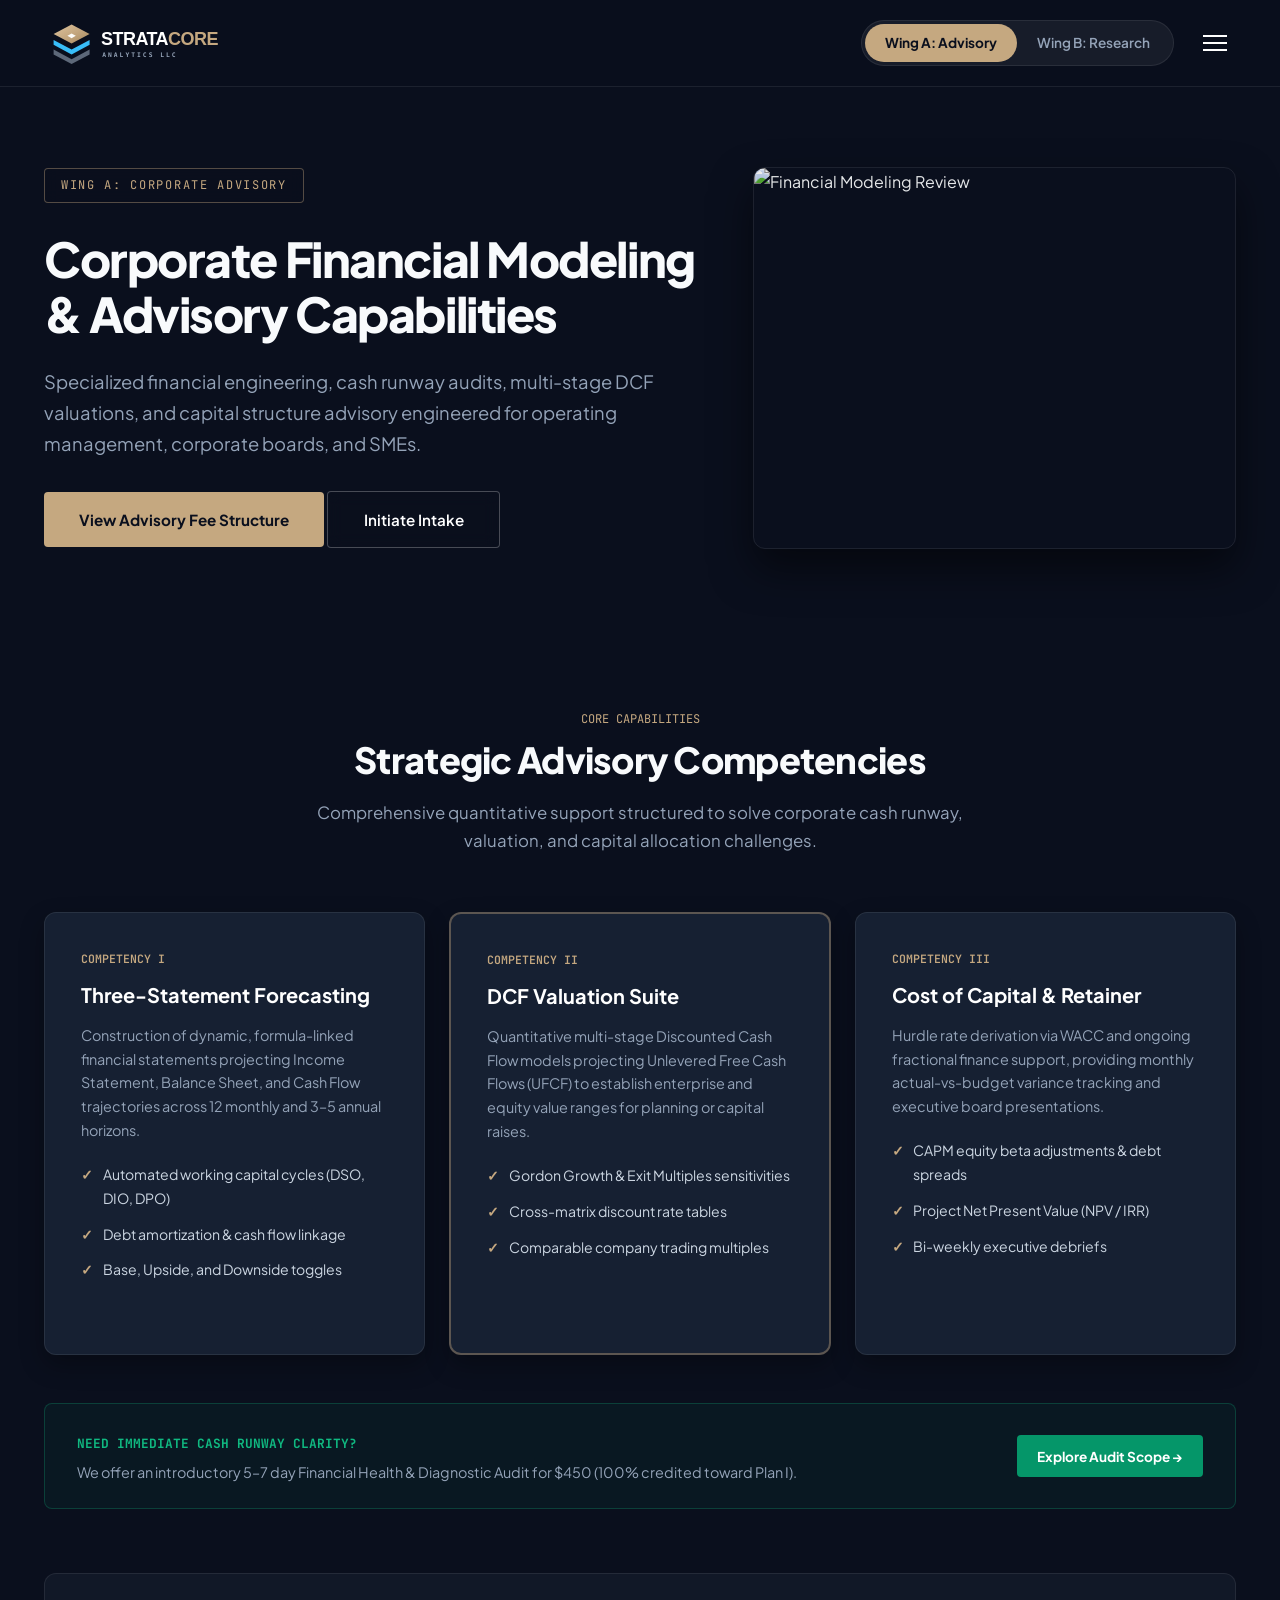
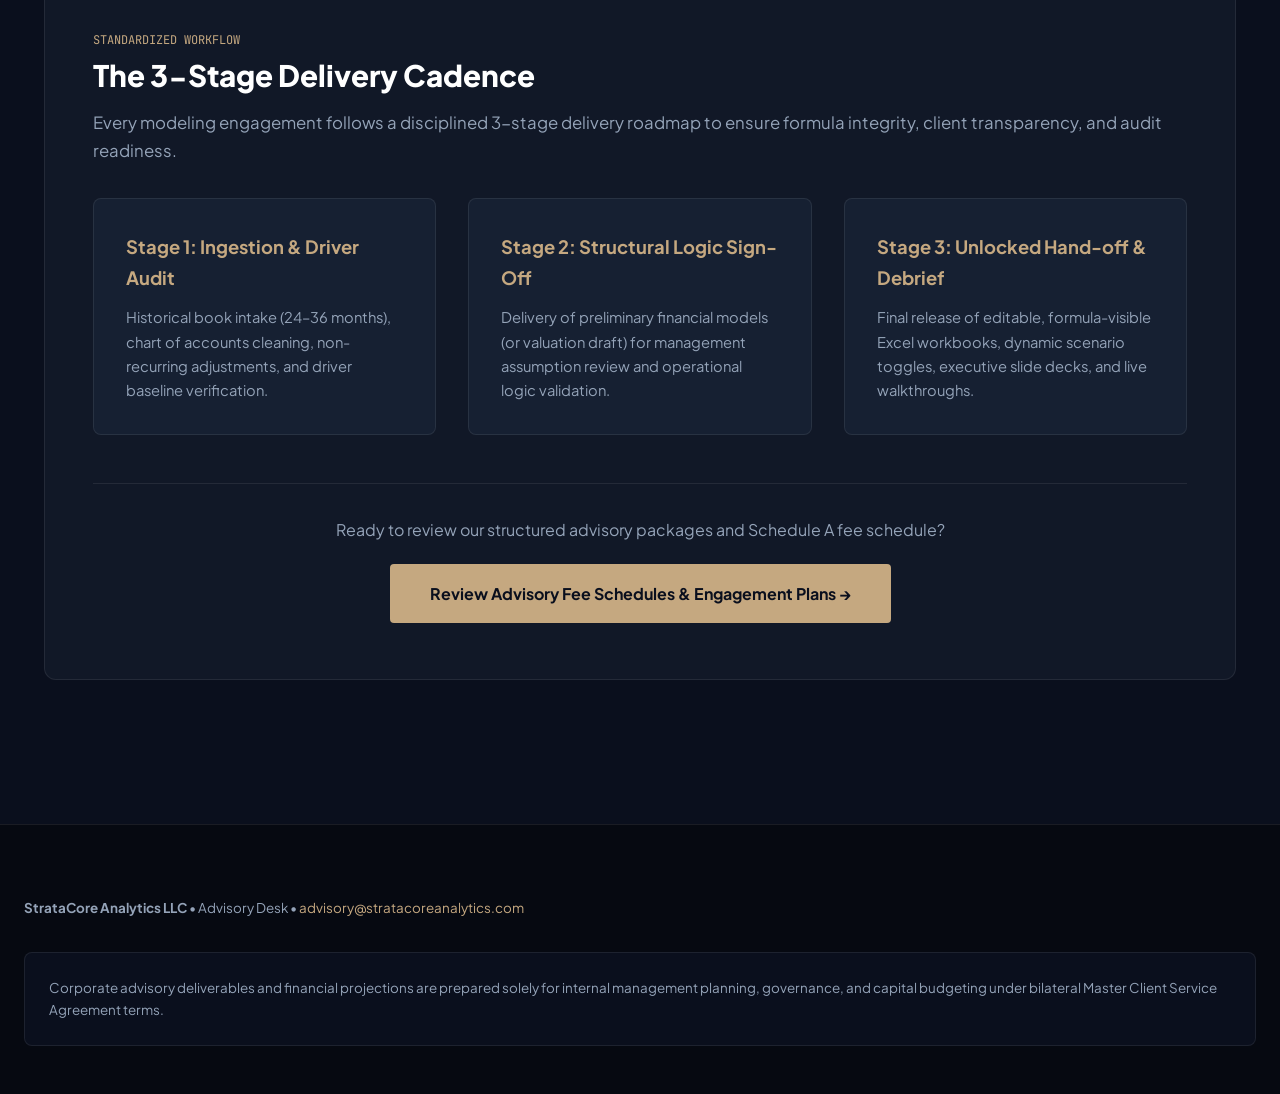
==== advisory/index.html @ 5d84ee07 "Production release: StrataCore Analytics LLC corporate web platform" ====
<!DOCTYPE html>
<html lang="en">
<head>
  <meta charset="UTF-8">
  <meta name="viewport" content="width=device-width, initial-scale=1.0">
  <title>Corporate Advisory Practice | StrataCore Analytics LLC</title>
  <link rel="stylesheet" href="../style.css">
  <style>
    .grid-3 { display: grid; grid-template-columns: repeat(auto-fit, minmax(310px, 1fr)); gap: 1.5rem; }
  </style>
</head>
<body>
  <div class="drawer-backdrop" id="backdrop" onclick="toggleDrawer()"></div>
  <aside class="drawer-panel" id="drawer">
    <div>
      <button class="drawer-close" onclick="toggleDrawer()">&times;</button>
      <div style="font-family: 'JetBrains Mono'; font-size: 0.72rem; color: var(--bronze); text-transform: uppercase; margin-top: 1.5rem;">Corporate Menu</div>
      <ul class="drawer-nav">
        <li><a href="../index.html">Firm Overview <span>&rarr;</span></a></li>
        <li><a href="index.html">Wing A: Corporate Advisory <span>&rarr;</span></a></li>
        <li><a href="../research/index.html">Wing B: Quantitative Research <span>&rarr;</span></a></li>
        <li><a href="../plans/index.html">Engagement Plans & Fees <span>&rarr;</span></a></li>
        <li><a href="../contact/index.html">Direct Ingestion & Contact <span>&rarr;</span></a></li>
      </ul>
    </div>
    <div style="font-size: 0.8rem; color: var(--text-muted); line-height: 1.6;">
      <strong>StrataCore Analytics LLC</strong><br>
      105 Truman Drive, Wood Ridge, NJ 07075<br>
      advisory@stratacoreanalytics.com
    </div>
  </aside>

  <header>
    <div class="nav-container">
      <a href="../index.html"><img src="../logo.svg" alt="StrataCore Analytics" class="brand-svg"></a>
      <div class="nav-right">
        <div class="wing-pill-container">
          <a href="index.html" class="wing-pill active">Wing A: Advisory</a>
          <a href="../research/index.html" class="wing-pill">Wing B: Research</a>
        </div>
        <button class="menu-btn" onclick="toggleDrawer()" aria-label="Open Menu"><span></span><span></span><span></span></button>
      </div>
    </div>
  </header>

  <section class="hero-split">
    <div>
      <span class="hero-tag">Wing A: Corporate Advisory</span>
      <h1>Corporate Financial Modeling & Advisory Capabilities</h1>
      <p>Specialized financial engineering, cash runway audits, multi-stage DCF valuations, and capital structure advisory engineered for operating management, corporate boards, and SMEs.</p>
      <div>
        <a href="../plans/index.html#advisory-fees" class="btn-bronze">View Advisory Fee Structure</a>
        <a href="../contact/index.html" class="btn-outline">Initiate Intake</a>
      </div>
    </div>
    <div class="hero-img-box">
      <img src="https://images.unsplash.com/photo-1454165804606-c3d57bc86b40?auto=format&fit=crop&w=1000&q=80" alt="Financial Modeling Review" class="hero-img">
    </div>
  </section>

  <main class="container">
    <div class="section-title">
      <div style="font-family: 'JetBrains Mono'; font-size: 0.75rem; color: var(--bronze); text-transform: uppercase;">Core Capabilities</div>
      <h2>Strategic Advisory Competencies</h2>
      <p>Comprehensive quantitative support structured to solve corporate cash runway, valuation, and capital allocation challenges.</p>
    </div>

    <div class="grid-3">
      <!-- Competency I -->
      <div class="card-photo-box" style="padding: 2.25rem;">
        <div class="card-tag">Competency I</div>
        <h3 style="color: #FFF; margin-bottom: 0.75rem; font-size: 1.25rem;">Three-Statement Forecasting</h3>
        <p style="color: var(--text-muted); font-size: 0.9rem; line-height: 1.65; margin-bottom: 1.25rem;">
          Construction of dynamic, formula-linked financial statements projecting Income Statement, Balance Sheet, and Cash Flow trajectories across 12 monthly and 3–5 annual horizons.
        </p>
        <ul class="feature-list" style="font-size: 0.85rem;">
          <li>Automated working capital cycles (DSO, DIO, DPO)</li>
          <li>Debt amortization & cash flow linkage</li>
          <li>Base, Upside, and Downside toggles</li>
        </ul>
      </div>

      <!-- Competency II -->
      <div class="card-photo-box" style="padding: 2.25rem; border: 2px solid var(--border-focus);">
        <div class="card-tag">Competency II</div>
        <h3 style="color: #FFF; margin-bottom: 0.75rem; font-size: 1.25rem;">DCF Valuation Suite</h3>
        <p style="color: var(--text-muted); font-size: 0.9rem; line-height: 1.65; margin-bottom: 1.25rem;">
          Quantitative multi-stage Discounted Cash Flow models projecting Unlevered Free Cash Flows (UFCF) to establish enterprise and equity value ranges for planning or capital raises.
        </p>
        <ul class="feature-list" style="font-size: 0.85rem;">
          <li>Gordon Growth & Exit Multiples sensitivities</li>
          <li>Cross-matrix discount rate tables</li>
          <li>Comparable company trading multiples</li>
        </ul>
      </div>

      <!-- Competency III -->
      <div class="card-photo-box" style="padding: 2.25rem;">
        <div class="card-tag">Competency III</div>
        <h3 style="color: #FFF; margin-bottom: 0.75rem; font-size: 1.25rem;">Cost of Capital & Retainer</h3>
        <p style="color: var(--text-muted); font-size: 0.9rem; line-height: 1.65; margin-bottom: 1.25rem;">
          Hurdle rate derivation via WACC and ongoing fractional finance support, providing monthly actual-vs-budget variance tracking and executive board presentations.
        </p>
        <ul class="feature-list" style="font-size: 0.85rem;">
          <li>CAPM equity beta adjustments & debt spreads</li>
          <li>Project Net Present Value (NPV / IRR)</li>
          <li>Bi-weekly executive debriefs</li>
        </ul>
      </div>
    </div>

    <!-- Diagnostic Audit Callout -->
    <div style="background: rgba(16, 185, 129, 0.05); border: 1px solid rgba(16, 185, 129, 0.25); border-radius: 8px; padding: 1.5rem 2rem; margin-top: 3rem; display: flex; justify-content: space-between; align-items: center; flex-wrap: wrap; gap: 1rem;">
      <div>
        <strong style="color: #10B981; font-family: 'JetBrains Mono'; font-size: 0.8rem; text-transform: uppercase;">Need Immediate Cash Runway Clarity?</strong>
        <p style="color: var(--text-muted); font-size: 0.9rem; margin: 0.25rem 0 0;">We offer an introductory 5–7 day Financial Health & Diagnostic Audit for $450 (100% credited toward Plan I).</p>
      </div>
      <a href="../plans/index.html#advisory-fees" class="btn-bronze" style="padding: 0.6rem 1.25rem; font-size: 0.85rem; background: #059669; color: #FFF;">Explore Audit Scope &rarr;</a>
    </div>

    <div class="info-section" style="margin-top: 4rem;">
      <div class="info-header">
        <div style="font-family: 'JetBrains Mono'; font-size: 0.75rem; color: var(--bronze); text-transform: uppercase;">Standardized Workflow</div>
        <h3>The 3-Stage Delivery Cadence</h3>
        <p>Every modeling engagement follows a disciplined 3-stage delivery roadmap to ensure formula integrity, client transparency, and audit readiness.</p>
      </div>

      <div class="info-grid">
        <div class="info-card">
          <h4>Stage 1: Ingestion & Driver Audit</h4>
          <p>Historical book intake (24–36 months), chart of accounts cleaning, non-recurring adjustments, and driver baseline verification.</p>
        </div>
        <div class="info-card">
          <h4>Stage 2: Structural Logic Sign-Off</h4>
          <p>Delivery of preliminary financial models (or valuation draft) for management assumption review and operational logic validation.</p>
        </div>
        <div class="info-card">
          <h4>Stage 3: Unlocked Hand-off & Debrief</h4>
          <p>Final release of editable, formula-visible Excel workbooks, dynamic scenario toggles, executive slide decks, and live walkthroughs.</p>
        </div>
      </div>

      <div style="text-align: center; margin-top: 3rem; border-top: 1px solid var(--border-subtle); padding-top: 2rem;">
        <p style="color: var(--text-muted); margin-bottom: 1.25rem; font-size: 1rem;">Ready to review our structured advisory packages and Schedule A fee schedule?</p>
        <a href="../plans/index.html#advisory-fees" class="btn-bronze" style="padding: 1rem 2.5rem; font-size: 1rem;">Review Advisory Fee Schedules & Engagement Plans &rarr;</a>
      </div>
    </div>
  </main>

  <footer>
    <div class="footer-inner">
      <p><strong>StrataCore Analytics LLC</strong> &bull; Advisory Desk &bull; <a href="mailto:advisory@stratacoreanalytics.com" style="color: var(--bronze); text-decoration: none;">advisory@stratacoreanalytics.com</a></p>
      <div class="disclaimer-box">
        Corporate advisory deliverables and financial projections are prepared solely for internal management planning, governance, and capital budgeting under bilateral Master Client Service Agreement terms.
      </div>
    </div>
  </footer>

  <script>
    function toggleDrawer() {
      document.getElementById('drawer').classList.toggle('active');
      document.getElementById('backdrop').classList.toggle('active');
    }
  </script>
</body>
</html>
---- style.css ----
@import url('https://fonts.googleapis.com/css2?family=Plus+Jakarta+Sans:wght@300;400;500;600;700;800&family=JetBrains+Mono:wght@400;500;600;700&display=swap');

:root {
  --bg-dark: #0A0F1D;
  --bg-surface: #111827;
  --bg-card: #162032;
  --bg-card-hover: #1E2B42;
  --bronze: #C5A880;
  --bronze-light: #DFC49E;
  --accent-blue: #38BDF8;
  --text-main: #F8FAFC;
  --text-muted: #94A3B8;
  --border-subtle: rgba(255, 255, 255, 0.08);
  --border-focus: rgba(197, 168, 128, 0.4);
}

* { box-sizing: border-box; margin: 0; padding: 0; font-family: 'Plus Jakarta Sans', sans-serif; }
body { background: var(--bg-dark); color: var(--text-main); line-height: 1.7; overflow-x: hidden; }

/* Sticky Navbar with larger logo */
header { background: rgba(10, 15, 29, 0.95); backdrop-filter: blur(14px); border-bottom: 1px solid var(--border-subtle); position: sticky; top: 0; z-index: 500; }
.nav-container { max-width: 1240px; margin: 0 auto; padding: 1rem 1.5rem; display: flex; justify-content: space-between; align-items: center; }

/* 54px Logo Scale */
.brand-svg { height: 54px; width: auto; display: block; }

.nav-right { display: flex; align-items: center; gap: 1.25rem; }

.wing-pill-container { display: flex; background: rgba(255, 255, 255, 0.06); padding: 3px; border-radius: 30px; border: 1px solid var(--border-subtle); }
.wing-pill { padding: 0.48rem 1.25rem; font-size: 0.85rem; font-weight: 600; border-radius: 24px; text-decoration: none; color: var(--text-muted); transition: all 0.2s; white-space: nowrap; }
.wing-pill:hover { color: #FFF; }
.wing-pill.active { background: var(--bronze); color: var(--bg-dark); font-weight: 700; }

.menu-btn { background: none; border: none; cursor: pointer; display: flex; flex-direction: column; justify-content: center; align-items: center; gap: 5px; width: 42px; height: 42px; border-radius: 6px; }
.menu-btn:hover { background: rgba(255, 255, 255, 0.05); }
.menu-btn span { display: block; width: 24px; height: 2px; background: #FFF; }

/* Drawer */
.drawer-backdrop { position: fixed; top: 0; left: 0; width: 100vw; height: 100vh; background: rgba(0,0,0,0.7); backdrop-filter: blur(5px); z-index: 1000; opacity: 0; visibility: hidden; transition: 0.3s; }
.drawer-backdrop.active { opacity: 1; visibility: visible; }
.drawer-panel { position: fixed; top: 0; right: -380px; width: 360px; height: 100vh; background: var(--bg-surface); color: #FFF; z-index: 1001; padding: 2.75rem 2rem; display: flex; flex-direction: column; justify-content: space-between; border-left: 1px solid var(--border-subtle); transition: right 0.35s cubic-bezier(0.16,1,0.3,1); }
.drawer-panel.active { right: 0; }
.drawer-close { align-self: flex-end; background: none; border: none; color: var(--text-muted); font-size: 1.6rem; cursor: pointer; }
.drawer-nav { list-style: none; margin-top: 2rem; }
.drawer-nav li { margin-bottom: 1.25rem; }
.drawer-nav a { text-decoration: none; color: #FFF; font-size: 1.05rem; font-weight: 500; display: flex; justify-content: space-between; }
.drawer-nav a:hover { color: var(--bronze); }

/* Full-Width Background Hero */
.hero-fullwidth {
  position: relative;
  min-height: 76vh;
  display: flex;
  align-items: center;
  justify-content: center;
  text-align: center;
  padding: 6.5rem 1.5rem;
  background-image: 
    linear-gradient(180deg, rgba(10, 15, 29, 0.82) 0%, rgba(10, 15, 29, 0.94) 75%, var(--bg-dark) 100%),
    radial-gradient(circle at 50% 30%, rgba(10, 15, 29, 0.35) 0%, rgba(10, 15, 29, 0.95) 100%),
    url('https://images.unsplash.com/photo-1486406146926-c627a92ad1ab?auto=format&fit=crop&w=2000&q=85');
  background-size: cover;
  background-position: center center;
  border-bottom: 1px solid var(--border-subtle);
}

.hero-fullwidth-inner { max-width: 960px; margin: 0 auto; position: relative; z-index: 2; }
.hero-tag { font-family: 'JetBrains Mono', monospace; font-size: 0.75rem; color: var(--bronze); text-transform: uppercase; letter-spacing: 0.14em; padding: 0.4rem 1rem; background: rgba(10, 15, 29, 0.7); backdrop-filter: blur(8px); border: 1px solid var(--border-focus); border-radius: 4px; display: inline-block; margin-bottom: 1.75rem; }
.hero-fullwidth h1 { font-size: 3.4rem; font-weight: 800; line-height: 1.15; letter-spacing: -0.035em; margin-bottom: 1.5rem; color: #FFFFFF; }
.hero-fullwidth p { font-size: 1.25rem; color: #CBD5E1; line-height: 1.7; max-width: 820px; margin: 0 auto 2.5rem; }

.hero-btn-group { display: flex; justify-content: center; align-items: center; gap: 1.25rem; flex-wrap: wrap; }
.btn-bronze { display: inline-block; background: var(--bronze); color: var(--bg-dark); padding: 0.9rem 2.2rem; font-size: 0.95rem; font-weight: 700; border-radius: 4px; text-decoration: none; transition: 0.2s; border: none; cursor: pointer; text-align: center; }
.btn-bronze:hover { background: var(--bronze-light); transform: translateY(-1px); }
.btn-outline { display: inline-block; background: rgba(10, 15, 29, 0.6); backdrop-filter: blur(8px); color: #FFF; padding: 0.9rem 2.2rem; font-size: 0.95rem; font-weight: 600; border-radius: 4px; text-decoration: none; border: 1px solid rgba(255, 255, 255, 0.25); text-align: center; transition: all 0.2s; }
.btn-outline:hover { background: rgba(255, 255, 255, 0.1); border-color: #FFF; transform: translateY(-1px); }

/* Split Hero for Subpages */
.hero-split { max-width: 1240px; margin: 0 auto; padding: 5rem 1.5rem; display: grid; grid-template-columns: 1.15fr 0.85fr; gap: 3.5rem; align-items: center; }
.hero-split h1 { font-size: 3rem; font-weight: 800; line-height: 1.15; letter-spacing: -0.03em; margin-bottom: 1.5rem; }
.hero-split p { font-size: 1.15rem; color: var(--text-muted); line-height: 1.7; margin-bottom: 2rem; }
.hero-img-box { position: relative; border-radius: 12px; overflow: hidden; border: 1px solid var(--border-subtle); box-shadow: 0 20px 40px rgba(0,0,0,0.5); }
.hero-img { width: 100%; height: 380px; object-fit: cover; display: block; filter: brightness(0.9) contrast(1.05); }

.container { max-width: 1240px; margin: 0 auto; padding: 5rem 1.5rem; }
.section-title { text-align: center; margin-bottom: 3.5rem; }
.section-title h2 { font-size: 2.25rem; font-weight: 800; letter-spacing: -0.02em; margin-bottom: 0.5rem; }
.section-title p { color: var(--text-muted); font-size: 1.05rem; max-width: 700px; margin: 0 auto; }

.grid-2 { display: grid; grid-template-columns: repeat(auto-fit, minmax(380px, 1fr)); gap: 2.5rem; }
.grid-3 { display: grid; grid-template-columns: repeat(auto-fit, minmax(320px, 1fr)); gap: 2rem; }

.card-photo-box { background: var(--bg-card); border: 1px solid var(--border-subtle); border-radius: 12px; overflow: hidden; display: flex; flex-direction: column; transition: 0.25s; box-shadow: 0 10px 25px rgba(0,0,0,0.3); }
.card-photo-box:hover { transform: translateY(-4px); border-color: var(--border-focus); background: var(--bg-card-hover); }
.card-img { width: 100%; height: 210px; object-fit: cover; border-bottom: 1px solid var(--border-subtle); }
.card-body { padding: 2.25rem; display: flex; flex-direction: column; justify-content: space-between; flex-grow: 1; }
.card-tag { font-family: 'JetBrains Mono', monospace; font-size: 0.72rem; color: var(--bronze); font-weight: 600; text-transform: uppercase; margin-bottom: 0.6rem; }
.card-body h3 { font-size: 1.35rem; font-weight: 750; margin-bottom: 0.75rem; color: #FFF; }
.card-body p { color: var(--text-muted); font-size: 0.95rem; margin-bottom: 1.5rem; line-height: 1.65; }

.feature-list { list-style: none; margin-bottom: 1.5rem; }
.feature-list li { font-size: 0.88rem; color: #CBD5E1; margin-bottom: 0.75rem; display: flex; align-items: flex-start; gap: 0.6rem; }
.feature-list li::before { content: "✓"; color: var(--bronze); font-weight: 700; }

.price-row { border-top: 1px solid var(--border-subtle); padding-top: 1.25rem; margin-top: 1rem; }
.price-val { font-size: 2.1rem; font-weight: 800; color: #FFF; }
.price-unit { font-size: 0.85rem; color: var(--text-muted); }

.info-section { background: var(--bg-surface); border: 1px solid var(--border-subtle); border-radius: 12px; padding: 3.5rem 3rem; margin: 4rem 0; }
.info-header { margin-bottom: 2rem; }
.info-header h3 { font-size: 1.85rem; font-weight: 800; margin-bottom: 0.5rem; color: #FFF; }
.info-header p { color: var(--text-muted); font-size: 1.05rem; }

.info-grid { display: grid; grid-template-columns: repeat(auto-fit, minmax(280px, 1fr)); gap: 2rem; margin-top: 2rem; }
.info-card { background: var(--bg-card); border: 1px solid var(--border-subtle); border-radius: 8px; padding: 2rem; }
.info-card h4 { font-size: 1.15rem; font-weight: 700; color: var(--bronze); margin-bottom: 0.75rem; }
.info-card p { font-size: 0.92rem; color: var(--text-muted); line-height: 1.65; }

.milestone-table { width: 100%; border-collapse: collapse; margin-top: 1.5rem; background: var(--bg-card); border-radius: 8px; overflow: hidden; border: 1px solid var(--border-subtle); }
.milestone-table th, .milestone-table td { padding: 1.1rem 1.5rem; text-align: left; font-size: 0.9rem; }
.milestone-table th { background: #0F172A; color: var(--bronze); font-family: 'JetBrains Mono', monospace; font-size: 0.78rem; text-transform: uppercase; }
.milestone-table tr { border-bottom: 1px solid var(--border-subtle); }
.milestone-table tr:last-child { border-bottom: none; }

footer { background: #060911; border-top: 1px solid var(--border-subtle); padding: 4.5rem 1.5rem 3rem; color: var(--text-muted); font-size: 0.84rem; }
.footer-inner { max-width: 1240px; margin: 0 auto; }
.disclaimer-box { background: #0A0F1D; border: 1px solid var(--border-subtle); border-radius: 8px; padding: 1.5rem; margin-top: 2rem; line-height: 1.65; }

@media (max-width: 900px) {
  .hero-fullwidth h1 { font-size: 2.5rem; }
  .hero-split { grid-template-columns: 1fr; text-align: center; }
  .hero-img { height: 280px; }
  .info-section { padding: 2.25rem 1.5rem; }
}
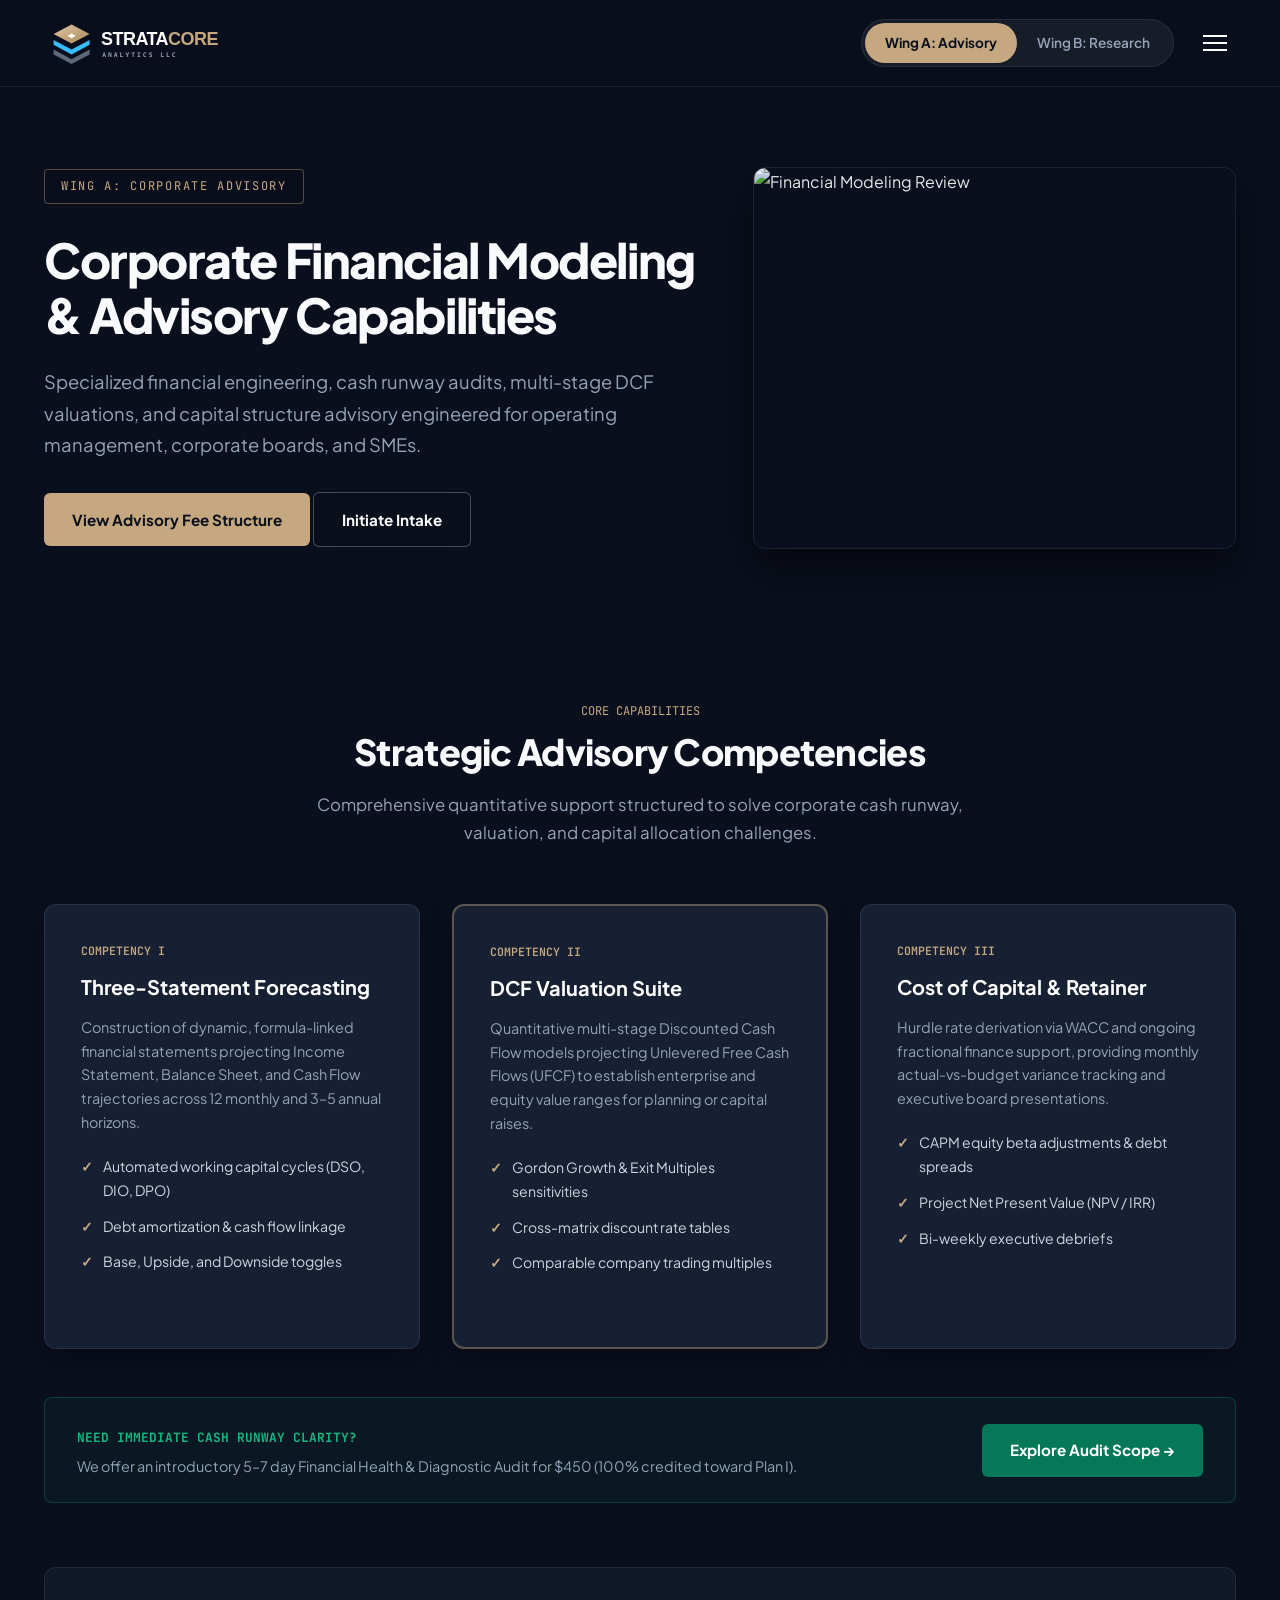
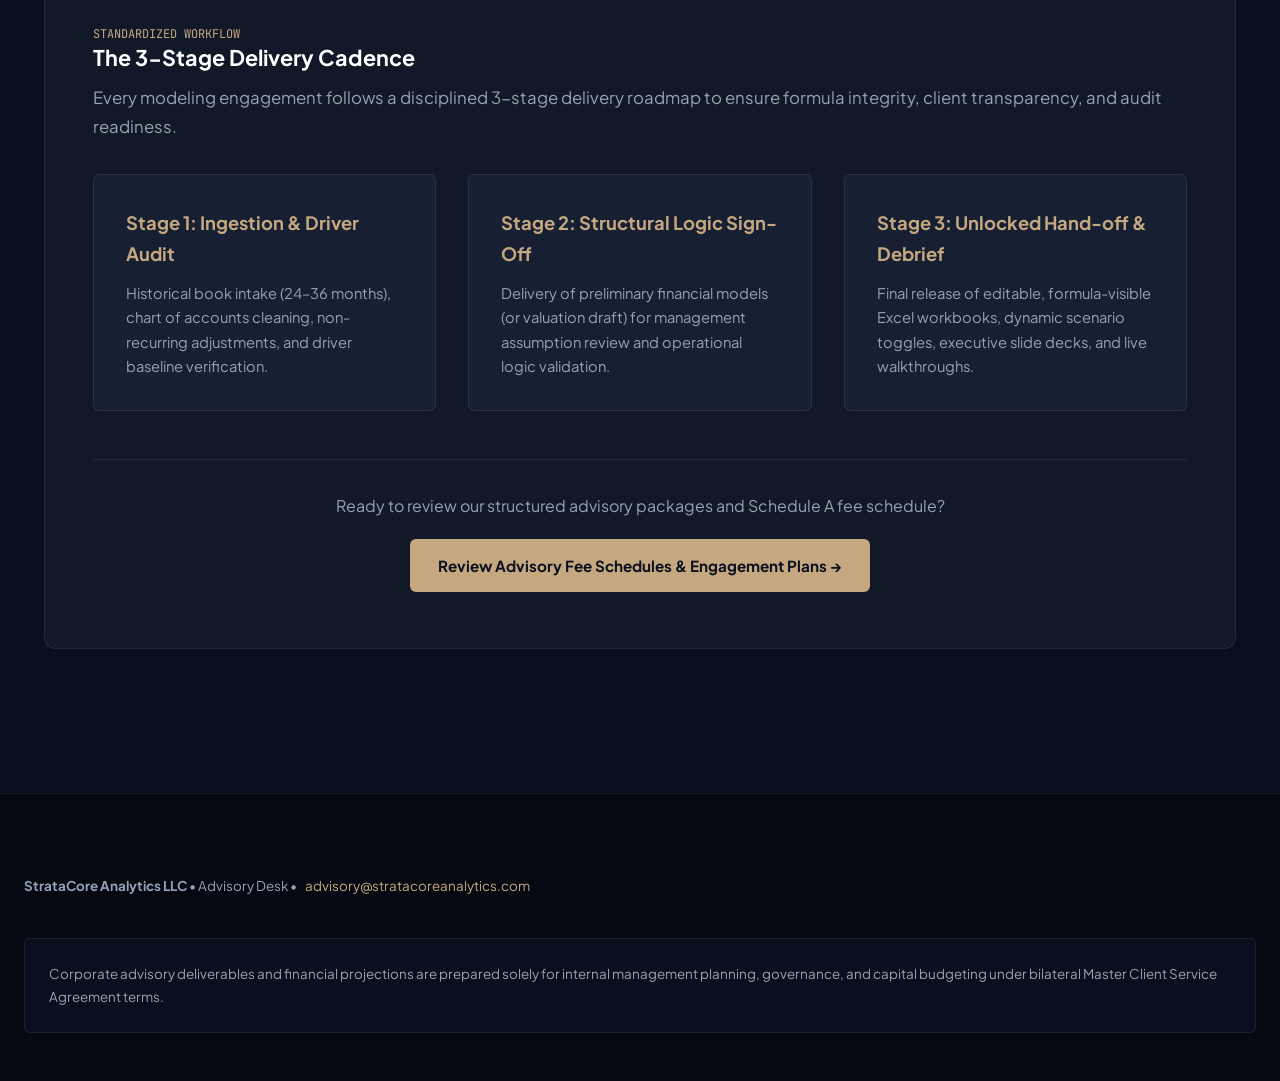
==== commit f02c6f84: "Remediate front-end audit findings: WCAG contrast, ARIA drawer, SEO tags, responsive tables, and des" ====
--- a/advisory/index.html
+++ b/advisory/index.html
@@ -3,25 +3,43 @@
 <head>
   <meta charset="UTF-8">
   <meta name="viewport" content="width=device-width, initial-scale=1.0">
-  <title>Corporate Advisory Practice | StrataCore Analytics LLC</title>
+  <title>Corporate Advisory Practice | StrataCore Analytics</title>
+  <!-- SEO & Open Graph Metadata -->
+  <meta name="description" content="Bespoke three-statement financial forecasting, multi-stage DCF valuations, WACC derivations, and capital budgeting advisory under Master Service Agreements.">
+  <link rel="canonical" href="https://stratacoreanalytics.com/advisory/">
+  <link rel="icon" type="image/svg+xml" href="../logo.svg">
+  <meta property="og:type" content="website">
+  <meta property="og:site_name" content="StrataCore Analytics LLC">
+  <meta property="og:title" content="Corporate Advisory Practice | StrataCore Analytics">
+  <meta property="og:description" content="Bespoke three-statement financial forecasting, multi-stage DCF valuations, WACC derivations, and capital budgeting advisory under Master Service Agreements.">
+  <meta property="og:url" content="https://stratacoreanalytics.com/advisory/">
+  <meta property="og:image" content="https://images.unsplash.com/photo-1454165804606-c3d57bc86b40?auto=format&fit=crop&w=1200&q=80">
+  <meta name="twitter:card" content="summary_large_image">
+  <meta name="twitter:title" content="Corporate Advisory Practice | StrataCore Analytics">
+  <meta name="twitter:description" content="Bespoke three-statement financial forecasting, multi-stage DCF valuations, WACC derivations, and capital budgeting advisory under Master Service Agreements.">
+  <meta name="twitter:image" content="https://images.unsplash.com/photo-1454165804606-c3d57bc86b40?auto=format&fit=crop&w=1200&q=80">
+  <!-- End SEO Metadata -->
   <link rel="stylesheet" href="../style.css">
   <style>
     .grid-3 { display: grid; grid-template-columns: repeat(auto-fit, minmax(310px, 1fr)); gap: 1.5rem; }
   </style>
 </head>
 <body>
+  <a href="#main-content" class="skip-link">Skip to main content</a>
   <div class="drawer-backdrop" id="backdrop" onclick="toggleDrawer()"></div>
-  <aside class="drawer-panel" id="drawer">
+  <aside class="drawer-panel" id="drawer" role="dialog" aria-modal="true" aria-label="Site Navigation">
     <div>
-      <button class="drawer-close" onclick="toggleDrawer()">&times;</button>
+      <button class="drawer-close" onclick="toggleDrawer()" aria-label="Close Navigation Menu" title="Close Menu">&times;</button>
       <div style="font-family: 'JetBrains Mono'; font-size: 0.72rem; color: var(--bronze); text-transform: uppercase; margin-top: 1.5rem;">Corporate Menu</div>
+      <nav aria-label="Drawer Navigation">
       <ul class="drawer-nav">
-        <li><a href="../index.html">Firm Overview <span>&rarr;</span></a></li>
-        <li><a href="index.html">Wing A: Corporate Advisory <span>&rarr;</span></a></li>
-        <li><a href="../research/index.html">Wing B: Quantitative Research <span>&rarr;</span></a></li>
-        <li><a href="../plans/index.html">Engagement Plans & Fees <span>&rarr;</span></a></li>
-        <li><a href="../contact/index.html">Direct Ingestion & Contact <span>&rarr;</span></a></li>
+        <li><a href="../" title="StrataCore Analytics Home">Firm Overview <span>&rarr;</span></a></li>
+        <li><a href="./">Wing A: Advisory <span>&rarr;</span></a></li>
+        <li><a href="../research/" title="Wing B: Quantitative Research">Wing B: Research <span>&rarr;</span></a></li>
+        <li><a href="../plans/" title="Engagement Plans & Fee Schedules">Engagement Plans & Fees <span>&rarr;</span></a></li>
+        <li><a href="../contact/" title="Corporate Intake & Contact">Direct Ingestion & Contact <span>&rarr;</span></a></li>
       </ul>
+      </nav>
     </div>
     <div style="font-size: 0.8rem; color: var(--text-muted); line-height: 1.6;">
       <strong>StrataCore Analytics LLC</strong><br>
@@ -32,13 +50,13 @@
 
   <header>
     <div class="nav-container">
-      <a href="../index.html"><img src="../logo.svg" alt="StrataCore Analytics" class="brand-svg"></a>
+      <a href="../" title="StrataCore Analytics Home"><img src="../logo.svg" alt="StrataCore Analytics" class="brand-svg" width="240" height="42"></a>
       <div class="nav-right">
-        <div class="wing-pill-container">
-          <a href="index.html" class="wing-pill active">Wing A: Advisory</a>
-          <a href="../research/index.html" class="wing-pill">Wing B: Research</a>
-        </div>
-        <button class="menu-btn" onclick="toggleDrawer()" aria-label="Open Menu"><span></span><span></span><span></span></button>
+        <nav class="wing-pill-container" aria-label="Primary Practice Areas">
+          <a href="./" class="wing-pill active">Wing A: Advisory</a>
+          <a href="../research/" title="Wing B: Quantitative Research" class="wing-pill">Wing B: Research</a>
+        </nav>
+        <button class="menu-btn" onclick="toggleDrawer()" aria-label="Open Menu" aria-expanded="false" aria-controls="drawer"><span></span><span></span><span></span></button>
       </div>
     </div>
   </header>
@@ -50,15 +68,15 @@
       <p>Specialized financial engineering, cash runway audits, multi-stage DCF valuations, and capital structure advisory engineered for operating management, corporate boards, and SMEs.</p>
       <div>
         <a href="../plans/index.html#advisory-fees" class="btn-bronze">View Advisory Fee Structure</a>
-        <a href="../contact/index.html" class="btn-outline">Initiate Intake</a>
+        <a href="../contact/" title="Corporate Intake & Contact" class="btn-outline">Initiate Intake</a>
       </div>
     </div>
     <div class="hero-img-box">
-      <img src="https://images.unsplash.com/photo-1454165804606-c3d57bc86b40?auto=format&fit=crop&w=1000&q=80" alt="Financial Modeling Review" class="hero-img">
+      <img src="https://images.unsplash.com/photo-1454165804606-c3d57bc86b40?auto=format&fit=crop&w=1000&q=80" srcset="https://images.unsplash.com/photo-1454165804606-c3d57bc86b40?auto=format&fit=crop&q=80&w=480 480w, https://images.unsplash.com/photo-1454165804606-c3d57bc86b40?auto=format&fit=crop&q=80&w=800 800w, https://images.unsplash.com/photo-1454165804606-c3d57bc86b40?auto=format&fit=crop&q=80&w=1000 1000w" sizes="(max-width: 900px) 92vw, 500px" alt="Financial Modeling Review" class="hero-img" width="1000" height="420">
     </div>
   </section>
 
-  <main class="container">
+  <main id="main-content" class="container">
     <div class="section-title">
       <div style="font-family: 'JetBrains Mono'; font-size: 0.75rem; color: var(--bronze); text-transform: uppercase;">Core Capabilities</div>
       <h2>Strategic Advisory Competencies</h2>
@@ -115,7 +133,7 @@
         <strong style="color: #10B981; font-family: 'JetBrains Mono'; font-size: 0.8rem; text-transform: uppercase;">Need Immediate Cash Runway Clarity?</strong>
         <p style="color: var(--text-muted); font-size: 0.9rem; margin: 0.25rem 0 0;">We offer an introductory 5–7 day Financial Health & Diagnostic Audit for $450 (100% credited toward Plan I).</p>
       </div>
-      <a href="../plans/index.html#advisory-fees" class="btn-bronze" style="padding: 0.6rem 1.25rem; font-size: 0.85rem; background: #059669; color: #FFF;">Explore Audit Scope &rarr;</a>
+      <a href="../plans/index.html#advisory-fees" class="btn-bronze" style="padding: 0.6rem 1.25rem; font-size: 0.85rem; background: #047857; color: #FFF;">Explore Audit Scope &rarr;</a>
     </div>
 
     <div class="info-section" style="margin-top: 4rem;">
@@ -149,7 +167,7 @@
 
   <footer>
     <div class="footer-inner">
-      <p><strong>StrataCore Analytics LLC</strong> &bull; Advisory Desk &bull; <a href="mailto:advisory@stratacoreanalytics.com" style="color: var(--bronze); text-decoration: none;">advisory@stratacoreanalytics.com</a></p>
+      <p><strong>StrataCore Analytics LLC</strong> &bull; Advisory Desk &bull; <a href="mailto:advisory@stratacoreanalytics.com" title="Email Wing A Advisory Desk" style="color: var(--bronze); text-decoration: none;">advisory@stratacoreanalytics.com</a></p>
       <div class="disclaimer-box">
         Corporate advisory deliverables and financial projections are prepared solely for internal management planning, governance, and capital budgeting under bilateral Master Client Service Agreement terms.
       </div>
@@ -157,10 +175,28 @@
   </footer>
 
   <script>
-    function toggleDrawer() {
-      document.getElementById('drawer').classList.toggle('active');
-      document.getElementById('backdrop').classList.toggle('active');
+    const drawer = document.getElementById('drawer');
+    const backdrop = document.getElementById('backdrop');
+    const menuBtn = document.querySelector('.menu-btn, .menu-trigger');
+    const closeBtn = document.querySelector('.drawer-close');
+
+    function toggleDrawer(forceState) {
+      const isOpen = typeof forceState === 'boolean' ? forceState : !drawer.classList.contains('active');
+      drawer.classList.toggle('active', isOpen);
+      backdrop.classList.toggle('active', isOpen);
+      if (menuBtn) menuBtn.setAttribute('aria-expanded', String(isOpen));
+      if (isOpen && closeBtn) {
+        setTimeout(() => closeBtn.focus(), 50);
+      } else if (!isOpen && menuBtn) {
+        menuBtn.focus();
+      }
     }
+
+    document.addEventListener('keydown', (e) => {
+      if (e.key === 'Escape' && drawer && drawer.classList.contains('active')) {
+        toggleDrawer(false);
+      }
+    });
   </script>
 </body>
 </html>
--- a/style.css
+++ b/style.css
@@ -132,3 +132,393 @@
   .hero-img { height: 280px; }
   .info-section { padding: 2.25rem 1.5rem; }
 }
+
+/* ==========================================================================
+   MOBILE STEP 1: GLOBAL VIEWPORT & HORIZONTAL OVERFLOW CONTAINMENT
+   ========================================================================== */
+@media (max-width: 768px) {
+  html, body {
+    width: 100% !important;
+    max-width: 100vw !important;
+    overflow-x: hidden !important;
+    position: relative;
+    -webkit-text-size-adjust: 100%;
+  }
+
+  /* Standardize safe mobile side padding across all page wrappers */
+  .container, 
+  .section-container, 
+  .footer-inner,
+  .hero-split,
+  header {
+    width: 100% !important;
+    box-sizing: border-box !important;
+    padding-left: 1rem !important;
+    padding-right: 1rem !important;
+  }
+}
+
+/* ==========================================================================
+   MANDATORY MOBILE FIX: HEADER OVERFLOW & VIEWPORT LOCK
+   ========================================================================== */
+@media screen and (max-width: 820px) {
+  /* 1. Prevent any element from blowing out screen width */
+  html, body {
+    width: 100% !important;
+    max-width: 100% !important;
+    overflow-x: hidden !important;
+    position: relative !important;
+  }
+
+  /* 2. Header: Logo Left, Hamburger Right, Hide Desk Pills */
+  header {
+    width: 100% !important;
+    box-sizing: border-box !important;
+    padding: 0.75rem 1rem !important;
+  }
+
+  .nav-container {
+    width: 100% !important;
+    max-width: 100% !important;
+    display: flex !important;
+    justify-content: space-between !important;
+    align-items: center !important;
+    padding: 0 !important;
+  }
+
+  /* HIDE PILLS FROM MOBILE HEADER SO THEY DON'T CROWD SCREEN */
+  .wing-pill-container {
+    display: none !important;
+    visibility: hidden !important;
+  }
+
+  .brand-svg {
+    max-height: 26px !important;
+    width: auto !important;
+  }
+
+  .nav-right {
+    display: flex !important;
+    align-items: center !important;
+  }
+
+  /* 3. Hero & Content Full-Width Alignment */
+  .hero-split, .container, .section-container, .footer-inner {
+    width: 100% !important;
+    max-width: 100% !important;
+    box-sizing: border-box !important;
+    padding-left: 1.25rem !important;
+    padding-right: 1.25rem !important;
+    margin-left: 0 !important;
+    margin-right: 0 !important;
+  }
+
+  .hero-split {
+    display: flex !important;
+    flex-direction: column !important;
+    padding-top: 2rem !important;
+    padding-bottom: 2rem !important;
+    gap: 1.5rem !important;
+  }
+
+  .hero-split h1 {
+    font-size: 1.85rem !important;
+    line-height: 1.25 !important;
+  }
+
+  .hero-split p {
+    font-size: 0.95rem !important;
+    line-height: 1.55 !important;
+  }
+
+  /* 4. Collapse all multi-column grids */
+  .grid-2, .grid-3, .grid-4, .wings-grid, .info-grid {
+    display: flex !important;
+    flex-direction: column !important;
+    width: 100% !important;
+    gap: 1.25rem !important;
+  }
+
+  .card-photo-box, .wing-card {
+    width: 100% !important;
+    box-sizing: border-box !important;
+    padding: 1.25rem !important;
+  }
+}
+
+
+/* === BATCH 1: HIGH-SEVERITY, CONTRAST & MOBILE OVERFLOW FIXES === */
+.table-scroll-wrapper {
+  width: 100%;
+  overflow-x: auto;
+  -webkit-overflow-scrolling: touch;
+  border-radius: 8px;
+  border: 1px solid var(--border-subtle);
+}
+.table-scroll-wrapper .milestone-table {
+  margin-top: 0;
+  border: none;
+  min-width: 600px;
+}
+
+.card-photo-box {
+  min-width: 0;
+  max-width: 100%;
+  overflow-wrap: break-word;
+  word-wrap: break-word;
+}
+
+.form-label {
+  display: block;
+  font-size: 0.875rem;
+  font-weight: 600;
+  margin-bottom: 0.4rem;
+  color: #E2E8F0;
+}
+.form-optional {
+  font-weight: 400;
+  color: #CBD5E1;
+}
+.form-control {
+  width: 100%;
+  padding: 0.75rem;
+  background: #0E1424;
+  border: 1px solid var(--border-subtle);
+  border-radius: 6px;
+  font-size: 16px;
+  color: #FFFFFF;
+}
+.hp-field {
+  position: absolute;
+  left: -9999px;
+  width: 1px;
+  height: 1px;
+  opacity: 0;
+  pointer-events: none;
+}
+
+@media (max-width: 640px) {
+  .grid-2, .grid-3 {
+    grid-template-columns: 1fr;
+  }
+  .card-photo-box {
+    padding: 1.5rem !important;
+  }
+  .card-body {
+    padding: 1.5rem;
+  }
+}
+
+
+/* === BATCH 2: ACCESSIBILITY, FOCUS-VISIBLE, TAP TARGETS & HOVER STATES === */
+.skip-link {
+  position: absolute;
+  top: -100px;
+  left: 1rem;
+  background: var(--bronze);
+  color: var(--bg-dark);
+  padding: 0.75rem 1.25rem;
+  font-weight: 700;
+  font-size: 0.95rem;
+  border-radius: 6px;
+  z-index: 2000;
+  text-decoration: none;
+  transition: top 0.2s ease;
+}
+.skip-link:focus {
+  top: 1rem;
+}
+
+a:focus-visible,
+button:focus-visible,
+input:focus-visible,
+select:focus-visible,
+textarea:focus-visible {
+  outline: 2px solid var(--accent-blue) !important;
+  outline-offset: 3px !important;
+}
+
+.drawer-close {
+  min-width: 44px;
+  min-height: 44px;
+  display: inline-flex;
+  align-items: center;
+  justify-content: center;
+  border-radius: 8px;
+  transition: background 0.2s, color 0.2s;
+}
+.drawer-close:hover {
+  color: #FFFFFF;
+  background: rgba(255, 255, 255, 0.1);
+}
+
+.drawer-nav li {
+  margin-bottom: 0.5rem;
+}
+.drawer-nav a {
+  min-height: 44px;
+  align-items: center;
+  padding: 0.65rem 0.5rem;
+  border-radius: 6px;
+  transition: color 0.2s, background 0.2s;
+}
+.drawer-nav a:hover {
+  color: var(--bronze);
+  background: rgba(255, 255, 255, 0.04);
+}
+
+.wing-pill {
+  min-height: 40px;
+  display: inline-flex;
+  align-items: center;
+}
+
+footer a {
+  display: inline-flex;
+  align-items: center;
+  min-height: 40px;
+  padding: 0.25rem 0.35rem;
+  border-radius: 4px;
+  transition: color 0.2s, background 0.2s;
+}
+footer a:hover {
+  color: var(--bronze-light) !important;
+  text-decoration: underline !important;
+  background: rgba(197, 168, 128, 0.08);
+}
+
+
+/* === BATCH 4: DESIGN TOKENS, UNIFIED BUTTONS, CARD ALIGNMENT & MOBILE >= 14PX === */
+:root {
+  --font-sm: 0.875rem;      /* 14px floor */
+  --font-base: 1rem;        /* 16px */
+  --font-md: 1.125rem;      /* 18px */
+  --font-h3: 1.35rem;       /* 21.6px */
+  --font-h2: 2.15rem;       /* 34.4px */
+  --font-h1-mobile: 2rem;   /* 32px */
+  --font-h1-desktop: 3rem;  /* 48px */
+
+  --weight-regular: 400;
+  --weight-semibold: 600;
+  --weight-bold: 700;
+  --weight-extrabold: 800;
+
+  --radius-sm: 6px;
+  --radius-md: 12px;
+  --radius-pill: 24px;
+  --grid-gap: 2rem;
+}
+
+/* Unified Grid Gaps & Card Radii */
+.grid-2,
+.grid-3,
+.info-grid {
+  gap: var(--grid-gap) !important;
+}
+
+.card-photo-box,
+.info-section {
+  border-radius: var(--radius-md) !important;
+}
+
+.info-card,
+.viz-box,
+.disclaimer-box,
+.table-scroll-wrapper {
+  border-radius: var(--radius-sm) !important;
+}
+
+/* Equal-Height Cards & Bottom-Pinned Price/CTA Rows */
+.card-photo-box {
+  height: 100%;
+  display: flex;
+  flex-direction: column;
+}
+.card-body {
+  flex: 1 1 auto;
+  display: flex;
+  flex-direction: column;
+}
+.card-body > div:first-child {
+  flex: 1 1 auto;
+}
+.price-row {
+  margin-top: auto !important;
+  padding-top: 1.25rem;
+}
+.info-card {
+  display: flex;
+  flex-direction: column;
+  justify-content: flex-start;
+  height: 100%;
+}
+
+/* Unified H3 Typography */
+.card-body h3,
+.info-section h3,
+.info-header h3 {
+  font-size: var(--font-h3) !important;
+  font-weight: var(--weight-bold) !important;
+  margin-bottom: 0.75rem !important;
+  line-height: 1.3;
+}
+
+/* Unified Buttons Across All Pages */
+.btn-bronze,
+.btn-outline {
+  font-size: 0.95rem !important; /* 15.2px unified */
+  font-weight: var(--weight-bold) !important;
+  padding: 0.85rem 1.75rem !important;
+  border-radius: var(--radius-sm) !important;
+  min-height: 44px;
+  display: inline-flex;
+  align-items: center;
+  justify-content: center;
+  gap: 0.4rem;
+}
+
+/* Cross-Page H1 & First-Section Top Padding Alignment */
+.hero-split,
+.hero-fullwidth,
+.page-hero {
+  padding-top: 5rem !important;
+  padding-bottom: 4.5rem !important;
+}
+.hero-split h1,
+.hero-fullwidth h1,
+.page-hero h1 {
+  font-size: var(--font-h1-desktop) !important;
+  font-weight: var(--weight-extrabold) !important;
+  line-height: 1.15 !important;
+}
+
+@media (max-width: 900px) {
+  .hero-split,
+  .hero-fullwidth,
+  .page-hero {
+    padding-top: 2.5rem !important;
+    padding-bottom: 3rem !important;
+  }
+  .hero-split h1,
+  .hero-fullwidth h1,
+  .page-hero h1 {
+    font-size: var(--font-h1-mobile) !important;
+  }
+}
+
+/* Mobile Typography Floor >= 14px (0.875rem) */
+@media (max-width: 768px) {
+  .hero-tag,
+  .card-tag,
+  .price-unit,
+  .milestone-table th,
+  .milestone-table td,
+  footer,
+  footer p,
+  footer a,
+  .disclaimer-box,
+  [style*="font-size: 0.7"],
+  [style*="font-size: 0.8"] {
+    font-size: var(--font-sm) !important;
+  }
+}
